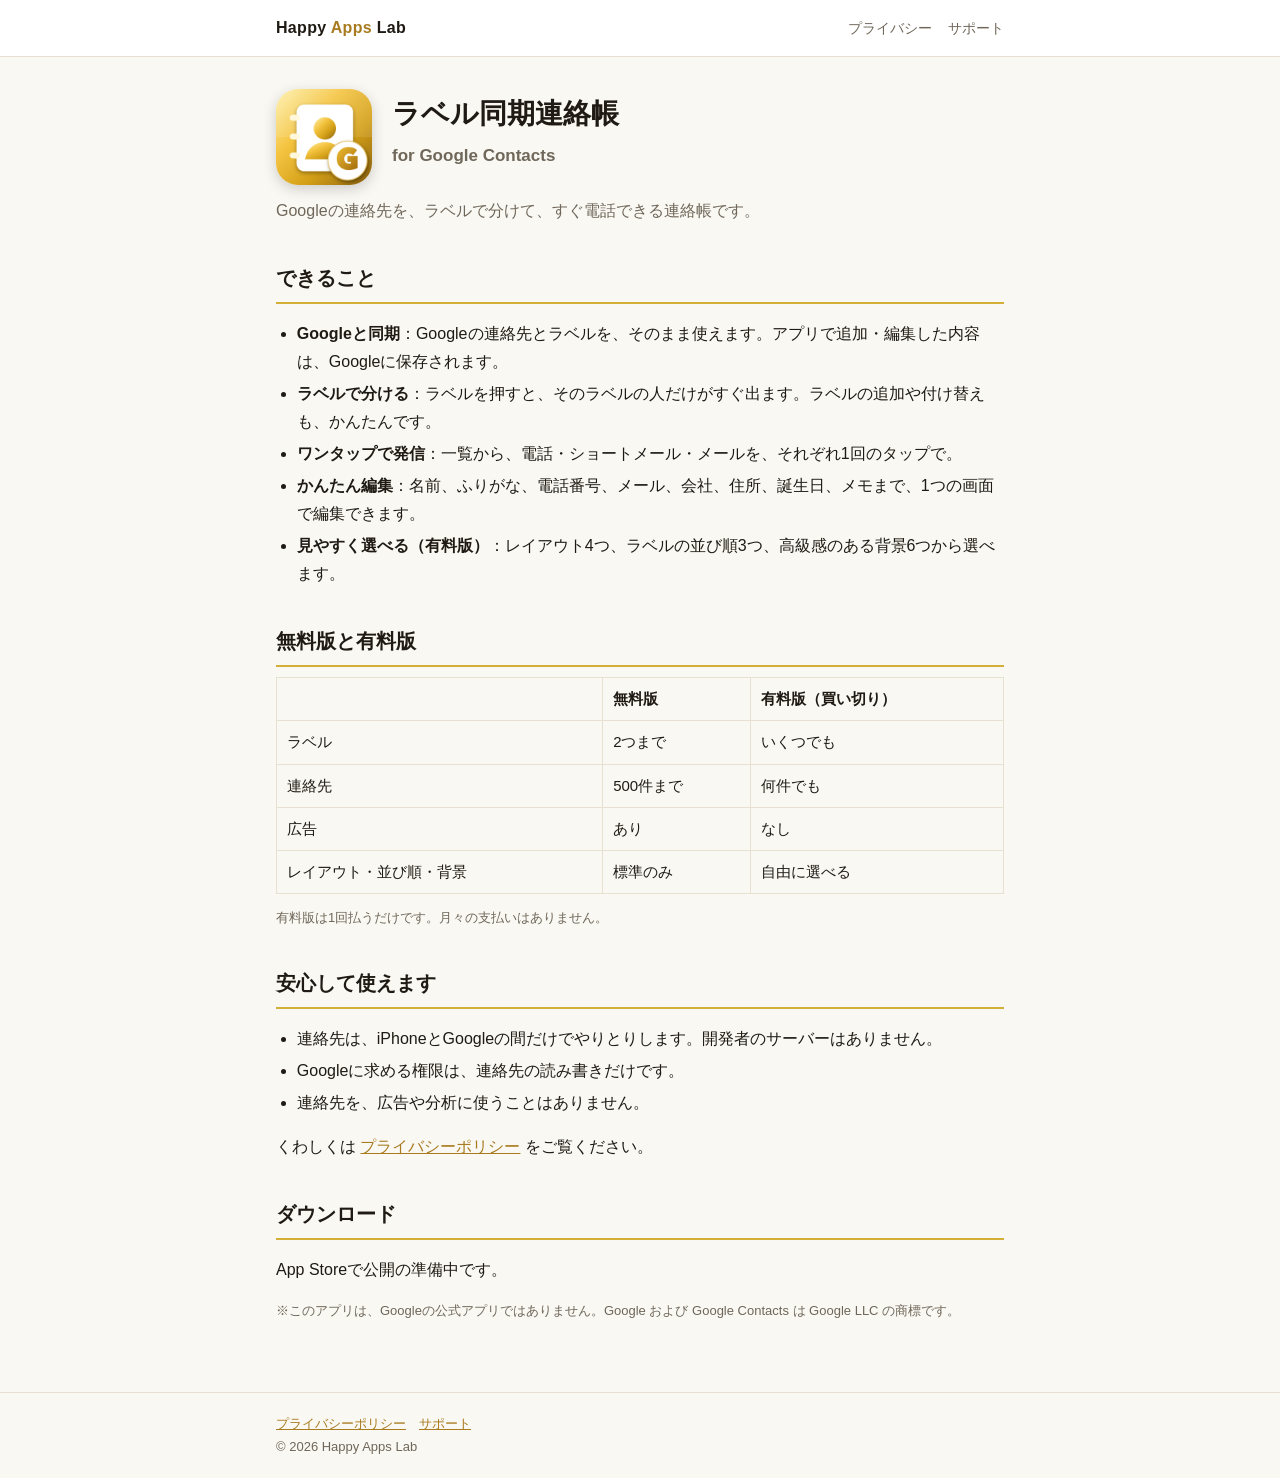
==== label-douki/index.html @ bab15b39 "Add files via upload" ====
<!doctype html>
<html lang="ja"><head><meta charset="utf-8"><meta name="viewport" content="width=device-width,initial-scale=1">
<title>ラベル同期連絡帳 for Google Contacts</title>
<meta name="description" content="Googleの連絡先とラベルをそのまま使える、iPhoneの連絡帳アプリ。ラベルで分けて、ワンタップで電話・メッセージ・メール。">
<link rel="stylesheet" href="../style.css"></head><body>
<header><div class="wrap"><a class="brand" href="../">Happy <span>Apps</span> Lab</a><nav><a href="privacy.html">プライバシー</a><a href="support.html">サポート</a></nav></div></header>
<main><div class="wrap">
<div class="hero"><img src="icon.png" alt="アプリのアイコン"><div><h1>ラベル同期連絡帳<br><small style="font-size:17px;color:var(--sub)">for Google Contacts</small></h1></div></div>
<p class="lead">Googleの連絡先を、ラベルで分けて、すぐ電話できる連絡帳です。</p>

<h2>できること</h2>
<ul>
<li><b>Googleと同期</b>：Googleの連絡先とラベルを、そのまま使えます。アプリで追加・編集した内容は、Googleに保存されます。</li>
<li><b>ラベルで分ける</b>：ラベルを押すと、そのラベルの人だけがすぐ出ます。ラベルの追加や付け替えも、かんたんです。</li>
<li><b>ワンタップで発信</b>：一覧から、電話・ショートメール・メールを、それぞれ1回のタップで。</li>
<li><b>かんたん編集</b>：名前、ふりがな、電話番号、メール、会社、住所、誕生日、メモまで、1つの画面で編集できます。</li>
<li><b>見やすく選べる（有料版）</b>：レイアウト4つ、ラベルの並び順3つ、高級感のある背景6つから選べます。</li>
</ul>

<h2>無料版と有料版</h2>
<table>
<tr><th></th><th>無料版</th><th>有料版（買い切り）</th></tr>
<tr><td>ラベル</td><td>2つまで</td><td>いくつでも</td></tr>
<tr><td>連絡先</td><td>500件まで</td><td>何件でも</td></tr>
<tr><td>広告</td><td>あり</td><td>なし</td></tr>
<tr><td>レイアウト・並び順・背景</td><td>標準のみ</td><td>自由に選べる</td></tr>
</table>
<p class="note">有料版は1回払うだけです。月々の支払いはありません。</p>

<h2>安心して使えます</h2>
<ul>
<li>連絡先は、iPhoneとGoogleの間だけでやりとりします。開発者のサーバーはありません。</li>
<li>Googleに求める権限は、連絡先の読み書きだけです。</li>
<li>連絡先を、広告や分析に使うことはありません。</li>
</ul>
<p>くわしくは <a href="privacy.html">プライバシーポリシー</a> をご覧ください。</p>

<h2>ダウンロード</h2>
<p>App Storeで公開の準備中です。</p>

<p class="note">※このアプリは、Googleの公式アプリではありません。Google および Google Contacts は Google LLC の商標です。</p>
</div></main>
<footer><div class="wrap"><a href="privacy.html">プライバシーポリシー</a>　<a href="support.html">サポート</a><br>© 2026 Happy Apps Lab</div></footer>
</body></html>
---- style.css ----
:root{--bg:#faf8f3;--card:#fff;--ink:#1f1b14;--sub:#6f675a;--line:#e8e1d2;--gold:#a87b20;--gold2:#d4af37}
@media (prefers-color-scheme:dark){:root{--bg:#141210;--card:#1e1b17;--ink:#f1ebdf;--sub:#a79f90;--line:#332e26;--gold:#e0bd63;--gold2:#d4af37}}
*{box-sizing:border-box}
body{margin:0;background:var(--bg);color:var(--ink);font-family:-apple-system,"Hiragino Sans","Yu Gothic",sans-serif;line-height:1.75}
a{color:var(--gold)}
header{border-bottom:1px solid var(--line);background:var(--card)}
.wrap{max-width:760px;margin:0 auto;padding:0 16px}
header .wrap{display:flex;align-items:center;justify-content:space-between;height:56px}
.brand{font-weight:800;letter-spacing:.02em;color:var(--ink);text-decoration:none}
.brand span{color:var(--gold)}
nav a{margin-left:16px;font-size:14px;text-decoration:none;color:var(--sub)}
main{padding:32px 0 56px}
h1{font-size:28px;line-height:1.35;margin:0 0 8px}
h2{font-size:20px;margin:36px 0 10px;padding-bottom:6px;border-bottom:2px solid var(--gold2)}
.lead{color:var(--sub);margin:0 0 24px}
.hero{display:flex;gap:20px;align-items:center;margin-bottom:12px}
.hero img{width:96px;height:96px;border-radius:22px;box-shadow:0 4px 14px rgba(0,0,0,.18)}
.card{background:var(--card);border:1px solid var(--line);border-radius:16px;padding:18px 20px;margin:14px 0}
.app{display:flex;gap:16px;align-items:center;text-decoration:none;color:var(--ink)}
.app img{width:64px;height:64px;border-radius:15px}
.app b{display:block;font-size:18px}
.app small{color:var(--sub)}
ul{padding-left:1.3em}
li{margin:4px 0}
table{width:100%;border-collapse:collapse;margin:10px 0}
th,td{border:1px solid var(--line);padding:8px 10px;text-align:left;font-size:15px}
th{background:var(--bg)}
.note{font-size:13px;color:var(--sub)}
.btn{display:inline-block;background:var(--gold);color:#fff;text-decoration:none;font-weight:700;padding:10px 18px;border-radius:999px}
footer{border-top:1px solid var(--line);padding:20px 0;font-size:13px;color:var(--sub)}
@media (max-width:480px){h1{font-size:23px}.hero{flex-direction:column;align-items:flex-start}nav a{margin-left:10px}}
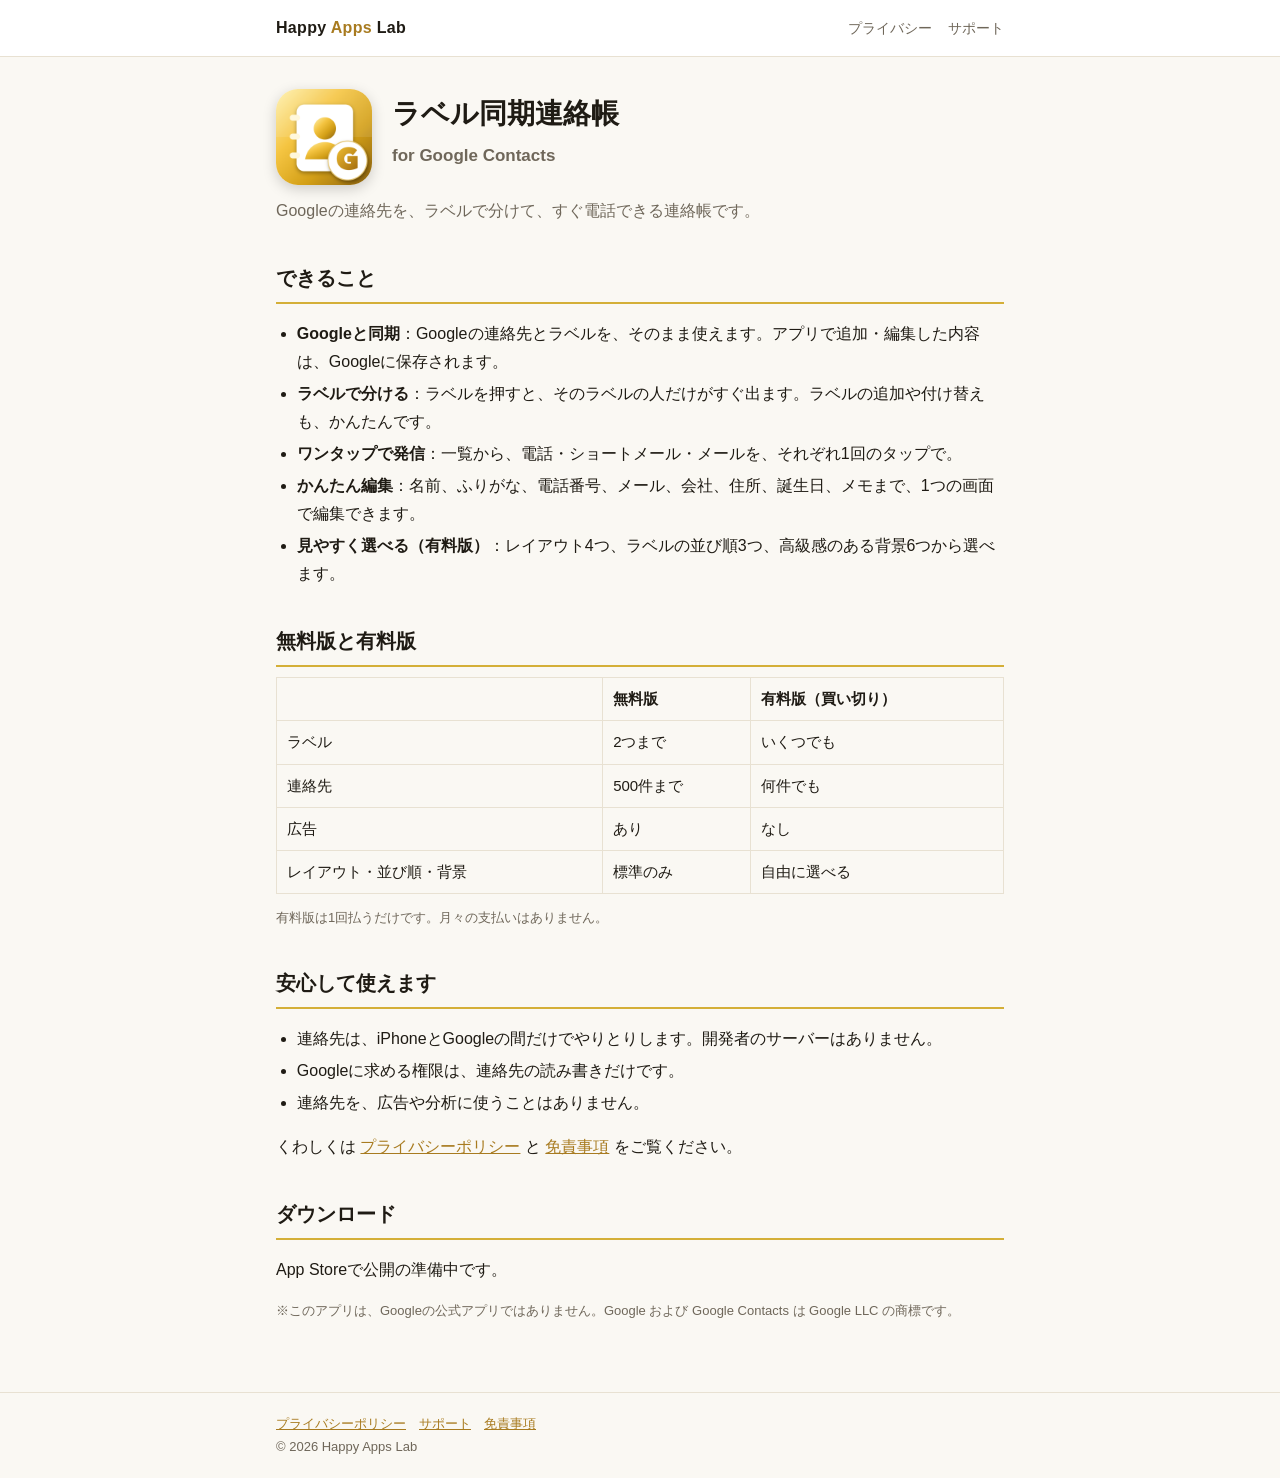
==== commit 3fd3c7c3: "Add files via upload" ====
--- a/label-douki/index.html
+++ b/label-douki/index.html
@@ -33,12 +33,12 @@
 <li>Googleに求める権限は、連絡先の読み書きだけです。</li>
 <li>連絡先を、広告や分析に使うことはありません。</li>
 </ul>
-<p>くわしくは <a href="privacy.html">プライバシーポリシー</a> をご覧ください。</p>
+<p>くわしくは <a href="privacy.html">プライバシーポリシー</a> と <a href="terms.html">免責事項</a> をご覧ください。</p>
 
 <h2>ダウンロード</h2>
 <p>App Storeで公開の準備中です。</p>
 
 <p class="note">※このアプリは、Googleの公式アプリではありません。Google および Google Contacts は Google LLC の商標です。</p>
 </div></main>
-<footer><div class="wrap"><a href="privacy.html">プライバシーポリシー</a>　<a href="support.html">サポート</a><br>© 2026 Happy Apps Lab</div></footer>
+<footer><div class="wrap"><a href="privacy.html">プライバシーポリシー</a>　<a href="support.html">サポート</a>　<a href="terms.html">免責事項</a><br>© 2026 Happy Apps Lab</div></footer>
 </body></html>
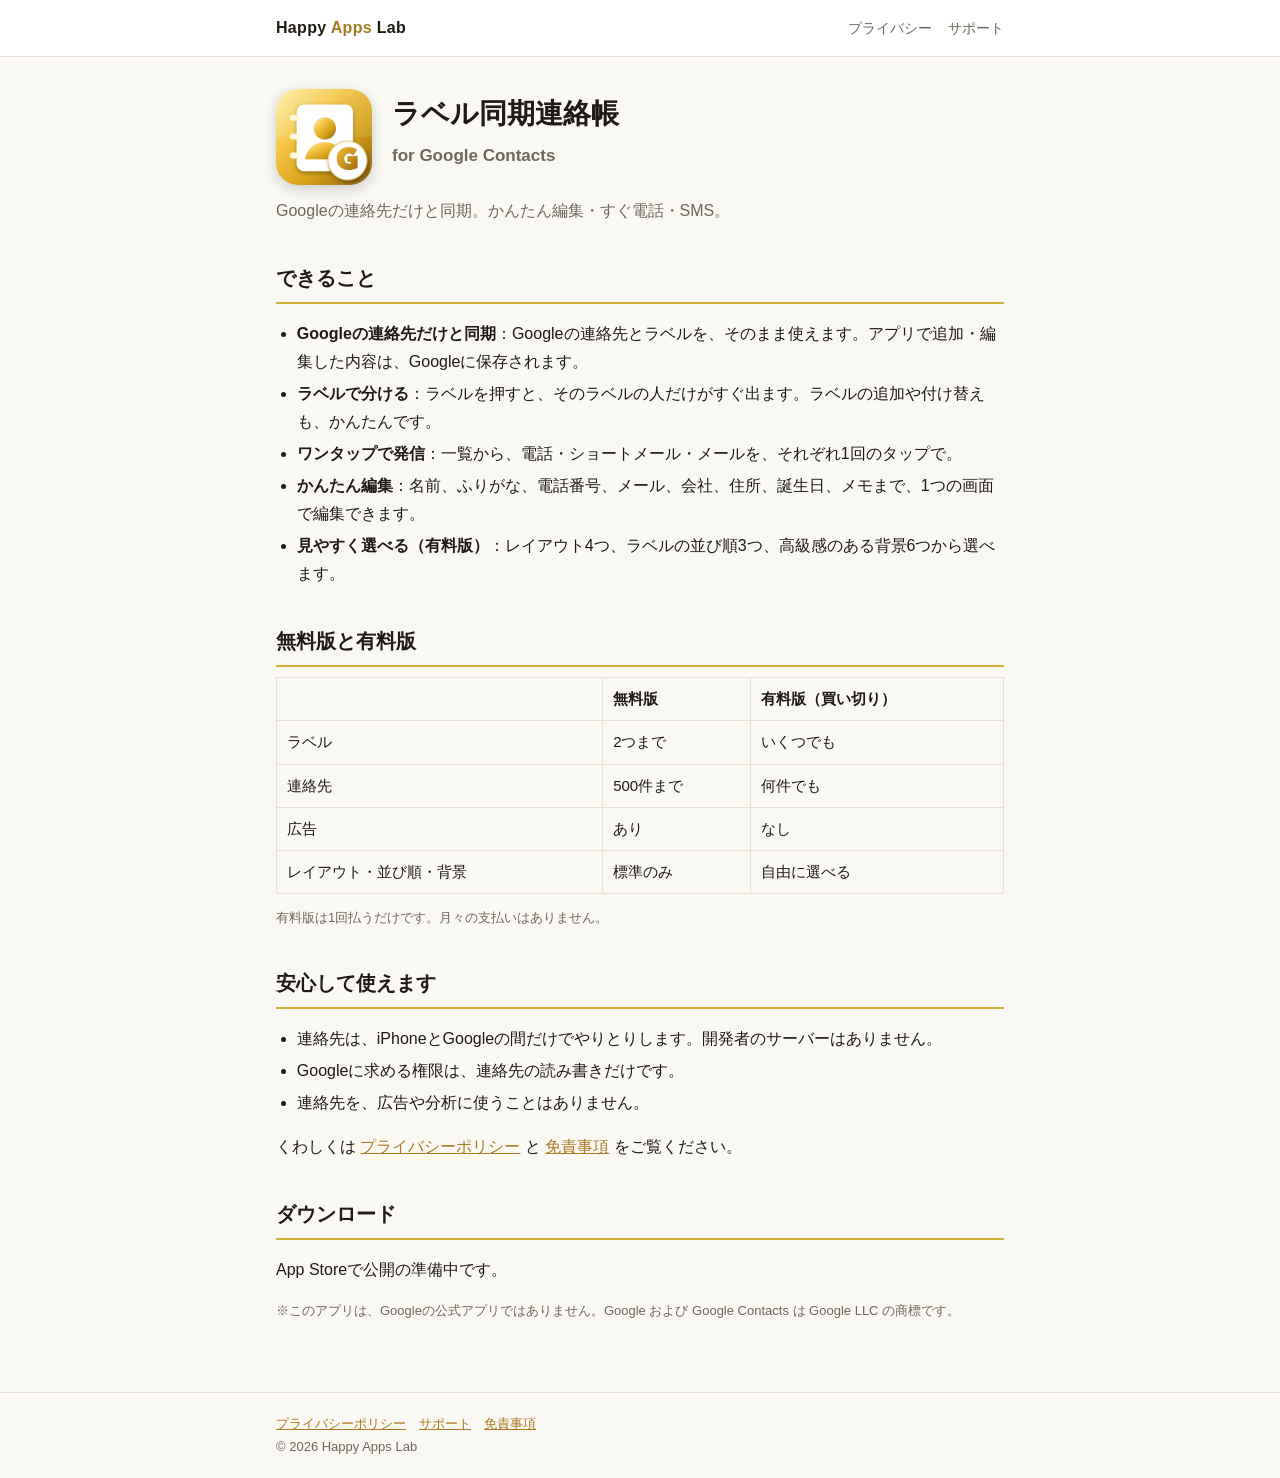
==== commit 64c5e247: "Add files via upload" ====
--- a/label-douki/index.html
+++ b/label-douki/index.html
@@ -1,16 +1,16 @@
 <!doctype html>
 <html lang="ja"><head><meta charset="utf-8"><meta name="viewport" content="width=device-width,initial-scale=1">
 <title>ラベル同期連絡帳 for Google Contacts</title>
-<meta name="description" content="Googleの連絡先とラベルをそのまま使える、iPhoneの連絡帳アプリ。ラベルで分けて、ワンタップで電話・メッセージ・メール。">
+<meta name="description" content="Googleの連絡先だけと同期する、iPhoneの連絡帳アプリ。かんたん編集、ラベル分け、ワンタップで電話・SMS・メール。">
 <link rel="stylesheet" href="../style.css"></head><body>
 <header><div class="wrap"><a class="brand" href="../">Happy <span>Apps</span> Lab</a><nav><a href="privacy.html">プライバシー</a><a href="support.html">サポート</a></nav></div></header>
 <main><div class="wrap">
 <div class="hero"><img src="icon.png" alt="アプリのアイコン"><div><h1>ラベル同期連絡帳<br><small style="font-size:17px;color:var(--sub)">for Google Contacts</small></h1></div></div>
-<p class="lead">Googleの連絡先を、ラベルで分けて、すぐ電話できる連絡帳です。</p>
+<p class="lead">Googleの連絡先だけと同期。かんたん編集・すぐ電話・SMS。</p>
 
 <h2>できること</h2>
 <ul>
-<li><b>Googleと同期</b>：Googleの連絡先とラベルを、そのまま使えます。アプリで追加・編集した内容は、Googleに保存されます。</li>
+<li><b>Googleの連絡先だけと同期</b>：Googleの連絡先とラベルを、そのまま使えます。アプリで追加・編集した内容は、Googleに保存されます。</li>
 <li><b>ラベルで分ける</b>：ラベルを押すと、そのラベルの人だけがすぐ出ます。ラベルの追加や付け替えも、かんたんです。</li>
 <li><b>ワンタップで発信</b>：一覧から、電話・ショートメール・メールを、それぞれ1回のタップで。</li>
 <li><b>かんたん編集</b>：名前、ふりがな、電話番号、メール、会社、住所、誕生日、メモまで、1つの画面で編集できます。</li>
